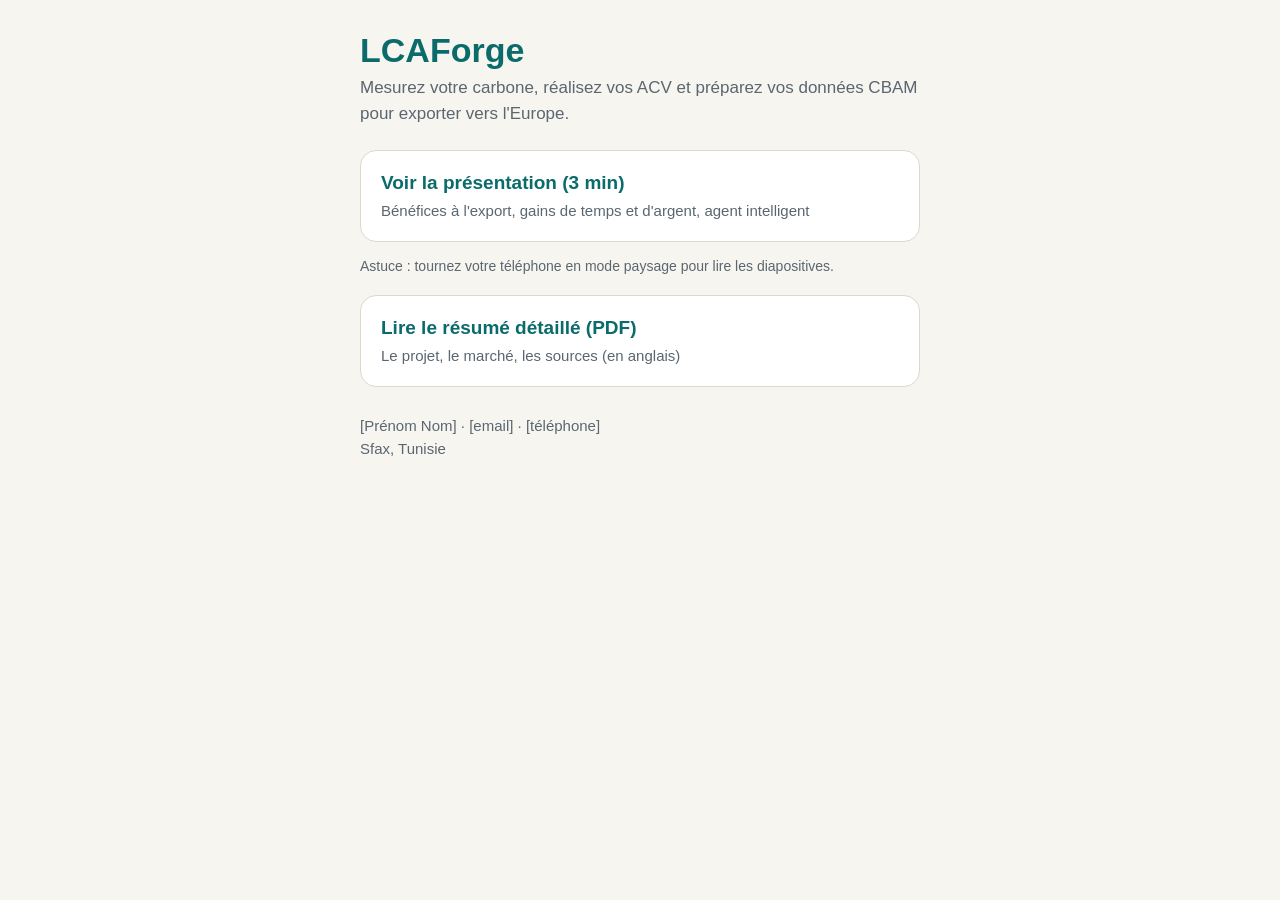
==== index.html @ fda1965a "Add files via upload" ====
<!DOCTYPE html>
<html lang="fr">
<head>
<meta charset="utf-8">
<meta name="viewport" content="width=device-width, initial-scale=1">
<title>LCAForge — Carbone, ACV et CBAM pour les industriels tunisiens</title>
<meta name="description" content="LCAForge : une plateforme pour mesurer le carbone, réaliser des ACV et préparer vos données CBAM.">
<style>
:root{--bg:#F7F5F0;--ink:#14232B;--teal:#0B6B6B;--card:#fff;--line:#DDD8CC;--muted:#5a6670}
@media (prefers-color-scheme:dark){:root{--bg:#14232B;--ink:#F7F5F0;--teal:#5CC8C8;--card:#1F3640;--line:#2f4a56;--muted:#C9D3D6}}
*{box-sizing:border-box}
body{margin:0;background:var(--bg);color:var(--ink);font:17px/1.5 'Helvetica Neue',Arial,sans-serif;padding:max(24px,env(safe-area-inset-top)) 20px 40px}
main{max-width:560px;margin:0 auto}
h1{font-size:34px;line-height:1.1;margin:8px 0 6px;color:var(--teal)}
.lead{color:var(--muted);margin:0 0 24px}
a.card{display:block;background:var(--card);border:1px solid var(--line);border-radius:16px;padding:18px 20px;margin-bottom:14px;text-decoration:none;color:inherit}
a.card:active{transform:scale(.99)}
a.card b{display:block;font-size:19px;color:var(--teal)}
a.card span{color:var(--muted);font-size:15px}
.tip{font-size:14px;color:var(--muted);margin:2px 0 18px}
footer{margin-top:28px;font-size:15px;color:var(--muted)}
</style>
</head>
<body>
<main>
<h1>LCAForge</h1>
<p class="lead">Mesurez votre carbone, réalisez vos ACV et préparez vos données CBAM pour exporter vers l'Europe.</p>

<a class="card" href="presentation.html"><b>Voir la présentation (3 min)</b><span>Bénéfices à l'export, gains de temps et d'argent, agent intelligent</span></a>
<p class="tip">Astuce : tournez votre téléphone en mode paysage pour lire les diapositives.</p>

<a class="card" id="video" href="#" style="display:none" target="_blank" rel="noopener"><b>Voir la démo vidéo</b><span>L'agent planifie, puis exécute sous vos yeux</span></a>

<a class="card" href="summary.pdf"><b>Lire le résumé détaillé (PDF)</b><span>Le projet, le marché, les sources (en anglais)</span></a>

<footer>[Prénom Nom] · [email] · [téléphone]<br>Sfax, Tunisie</footer>
</main>
<script>
// Colle ici le lien de ta vidéo (YouTube "non répertoriée", Google Drive "toute personne disposant du lien", etc.).
// Laisse vide pour masquer le bouton.
var VIDEO_URL = "";
if (VIDEO_URL) { var v = document.getElementById('video'); v.href = VIDEO_URL; v.style.display = 'block'; }
</script>
</body>
</html>
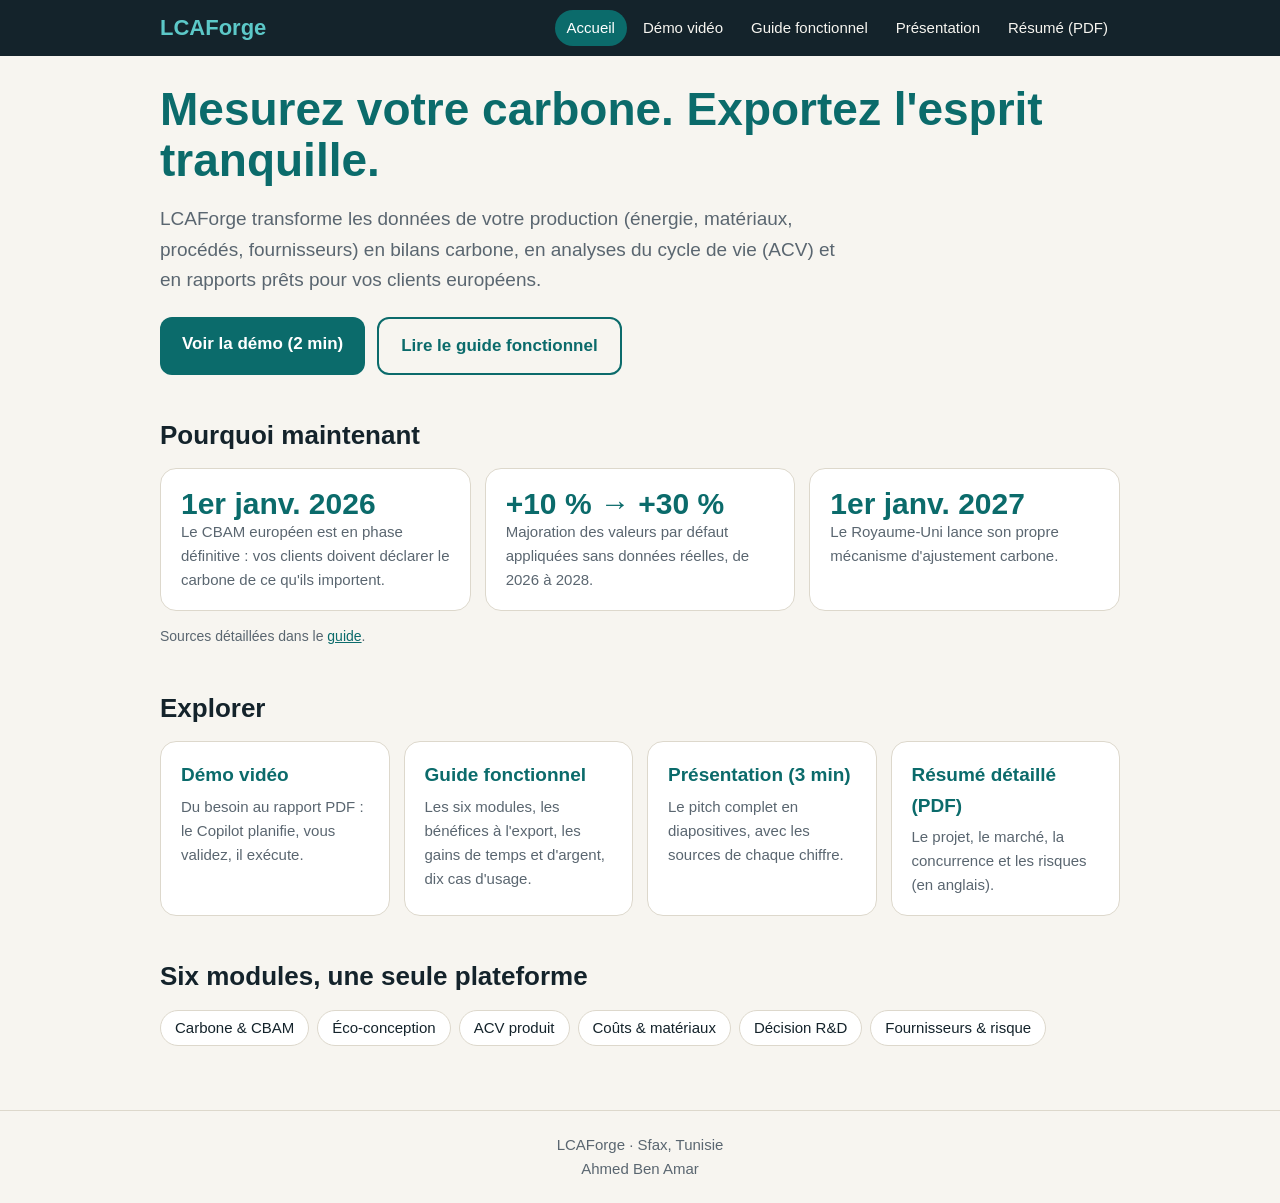
==== commit 175e6cfb: "Add files via upload" ====
--- a/index.html
+++ b/index.html
@@ -1,45 +1,28 @@
-<!DOCTYPE html>
-<html lang="fr">
-<head>
-<meta charset="utf-8">
-<meta name="viewport" content="width=device-width, initial-scale=1">
-<title>LCAForge — Carbone, ACV et CBAM pour les industriels tunisiens</title>
-<meta name="description" content="LCAForge : une plateforme pour mesurer le carbone, réaliser des ACV et préparer vos données CBAM.">
-<style>
-:root{--bg:#F7F5F0;--ink:#14232B;--teal:#0B6B6B;--card:#fff;--line:#DDD8CC;--muted:#5a6670}
-@media (prefers-color-scheme:dark){:root{--bg:#14232B;--ink:#F7F5F0;--teal:#5CC8C8;--card:#1F3640;--line:#2f4a56;--muted:#C9D3D6}}
-*{box-sizing:border-box}
-body{margin:0;background:var(--bg);color:var(--ink);font:17px/1.5 'Helvetica Neue',Arial,sans-serif;padding:max(24px,env(safe-area-inset-top)) 20px 40px}
-main{max-width:560px;margin:0 auto}
-h1{font-size:34px;line-height:1.1;margin:8px 0 6px;color:var(--teal)}
-.lead{color:var(--muted);margin:0 0 24px}
-a.card{display:block;background:var(--card);border:1px solid var(--line);border-radius:16px;padding:18px 20px;margin-bottom:14px;text-decoration:none;color:inherit}
-a.card:active{transform:scale(.99)}
-a.card b{display:block;font-size:19px;color:var(--teal)}
-a.card span{color:var(--muted);font-size:15px}
-.tip{font-size:14px;color:var(--muted);margin:2px 0 18px}
-footer{margin-top:28px;font-size:15px;color:var(--muted)}
-</style>
-</head>
-<body>
+<!DOCTYPE html><html lang="fr"><head><meta charset="utf-8"><meta name="viewport" content="width=device-width, initial-scale=1"><meta name="theme-color" content="#14232B"><link rel="icon" href="data:image/svg+xml,%3Csvg xmlns=%27http://www.w3.org/2000/svg%27 viewBox=%270 0 64 64%27%3E%3Crect width=%2764%27 height=%2764%27 rx=%2714%27 fill=%27%230B6B6B%27/%3E%3Ctext x=%2732%27 y=%2745%27 font-size=%2740%27 text-anchor=%27middle%27 fill=%27white%27 font-family=%27Arial%27 font-weight=%27bold%27%3EL%3C/text%3E%3C/svg%3E"><link rel="stylesheet" href="assets/style.css"><title>LCAForge — Carbone, ACV et CBAM pour les industriels tunisiens</title>
+<meta name="description" content="LCAForge : une plateforme pour mesurer le carbone, réaliser des ACV et préparer vos données CBAM pour exporter vers l'Europe."></head>
+<body><div id="site-header"></div><noscript><p style="padding:12px 20px"><a href="index.html">Accueil</a> · <a href="demo.html">Démo vidéo</a> · <a href="guide.html">Guide fonctionnel</a> · <a href="presentation.html">Présentation</a> · <a href="summary.pdf">Résumé (PDF)</a></p></noscript>
 <main>
-<h1>LCAForge</h1>
-<p class="lead">Mesurez votre carbone, réalisez vos ACV et préparez vos données CBAM pour exporter vers l'Europe.</p>
+<h1>Mesurez votre carbone. Exportez l'esprit tranquille.</h1>
+<p class="lead">LCAForge transforme les données de votre production (énergie, matériaux, procédés, fournisseurs) en bilans carbone, en analyses du cycle de vie (ACV) et en rapports prêts pour vos clients européens.</p>
+<div class="btns"><a class="btn" href="demo.html">Voir la démo (2 min)</a><a class="btn alt" href="guide.html">Lire le guide fonctionnel</a></div>
 
-<a class="card" href="presentation.html"><b>Voir la présentation (3 min)</b><span>Bénéfices à l'export, gains de temps et d'argent, agent intelligent</span></a>
-<p class="tip">Astuce : tournez votre téléphone en mode paysage pour lire les diapositives.</p>
+<h2>Pourquoi maintenant</h2>
+<div class="grid">
+<div class="card stat"><b>1er janv. 2026</b><p>Le CBAM européen est en phase définitive : vos clients doivent déclarer le carbone de ce qu'ils importent.</p></div>
+<div class="card stat"><b>+10 % → +30 %</b><p>Majoration des valeurs par défaut appliquées sans données réelles, de 2026 à 2028.</p></div>
+<div class="card stat"><b>1er janv. 2027</b><p>Le Royaume-Uni lance son propre mécanisme d'ajustement carbone.</p></div>
+</div>
+<p class="note">Sources détaillées dans le <a href="guide.html#sources">guide</a>.</p>
 
-<a class="card" id="video" href="#" style="display:none" target="_blank" rel="noopener"><b>Voir la démo vidéo</b><span>L'agent planifie, puis exécute sous vos yeux</span></a>
+<h2>Explorer</h2>
+<div class="grid">
+<a class="card" href="demo.html"><h3>Démo vidéo</h3><p>Du besoin au rapport PDF : le Copilot planifie, vous validez, il exécute.</p></a>
+<a class="card" href="guide.html"><h3>Guide fonctionnel</h3><p>Les six modules, les bénéfices à l'export, les gains de temps et d'argent, dix cas d'usage.</p></a>
+<a class="card" href="presentation.html"><h3>Présentation (3 min)</h3><p>Le pitch complet en diapositives, avec les sources de chaque chiffre.</p></a>
+<a class="card" href="summary.pdf" target="_blank" rel="noopener"><h3>Résumé détaillé (PDF)</h3><p>Le projet, le marché, la concurrence et les risques (en anglais).</p></a>
+</div>
 
-<a class="card" href="summary.pdf"><b>Lire le résumé détaillé (PDF)</b><span>Le projet, le marché, les sources (en anglais)</span></a>
-
-<footer>[Prénom Nom] · [email] · [téléphone]<br>Sfax, Tunisie</footer>
+<h2>Six modules, une seule plateforme</h2>
+<div class="chips"><a class="chip" href="guide.html#modules">Carbone &amp; CBAM</a><a class="chip" href="guide.html#modules">Éco-conception</a><a class="chip" href="guide.html#modules">ACV produit</a><a class="chip" href="guide.html#modules">Coûts &amp; matériaux</a><a class="chip" href="guide.html#modules">Décision R&amp;D</a><a class="chip" href="guide.html#modules">Fournisseurs &amp; risque</a></div>
 </main>
-<script>
-// Colle ici le lien de ta vidéo (YouTube "non répertoriée", Google Drive "toute personne disposant du lien", etc.).
-// Laisse vide pour masquer le bouton.
-var VIDEO_URL = "";
-if (VIDEO_URL) { var v = document.getElementById('video'); v.href = VIDEO_URL; v.style.display = 'block'; }
-</script>
-</body>
-</html>
+<div id="site-footer"></div><script src="assets/site.js"></script></body></html>
--- a/assets/style.css
+++ b/assets/style.css
@@ -0,0 +1,45 @@
+:root{--bg:#F7F5F0;--ink:#14232B;--teal:#0B6B6B;--mint:#5CC8C8;--card:#fff;--line:#DDD8CC;--muted:#5a6670;--amber:#8A5A0E}
+@media (prefers-color-scheme:dark){:root{--bg:#0F1A20;--ink:#F7F5F0;--teal:#5CC8C8;--card:#1B2D36;--line:#2f4a56;--muted:#C9D3D6;--amber:#FFD27A}}
+*{box-sizing:border-box}
+html{scroll-behavior:smooth;scroll-padding-top:120px}
+body{margin:0;background:var(--bg);color:var(--ink);font:17px/1.6 'Helvetica Neue',Arial,sans-serif}
+a{color:var(--teal)}
+header.site{position:sticky;top:0;z-index:20;background:#14232B;color:#F7F5F0;padding-top:env(safe-area-inset-top)}
+header.site .in{max-width:1000px;margin:0 auto;display:flex;align-items:center;gap:8px 24px;padding:10px 20px;flex-wrap:wrap}
+header.site .brand{font-weight:700;font-size:22px;color:#5CC8C8;text-decoration:none;margin-right:auto}
+header.site nav{display:flex;gap:4px;flex-wrap:wrap}
+header.site nav a{color:#F7F5F0;text-decoration:none;font-size:15px;padding:6px 12px;border-radius:20px}
+header.site nav a:hover{background:#1F3640}
+header.site nav a.on{background:#0B6B6B;color:#fff}
+@media (max-width:640px){header.site nav{width:100%}header.site nav a{font-size:14px;padding:5px 10px}}
+main{max-width:1000px;margin:0 auto;padding:28px 20px 56px}
+h1{font-size:clamp(30px,6vw,46px);line-height:1.1;margin:0 0 10px;color:var(--teal)}
+h2{font-size:26px;margin:40px 0 12px}
+h3{font-size:19px;margin:0 0 4px;color:var(--teal)}
+.lead{font-size:19px;color:var(--muted);max-width:700px}
+.btns{display:flex;gap:12px;flex-wrap:wrap;margin:22px 0 8px}
+.btn{display:inline-block;padding:13px 22px;border-radius:12px;background:var(--teal);color:#fff;text-decoration:none;font-weight:600}
+.btn.alt{background:transparent;color:var(--teal);border:2px solid var(--teal)}
+@media (prefers-color-scheme:dark){.btn{color:#0F1A20}.btn.alt{color:var(--teal)}}
+.grid{display:grid;grid-template-columns:repeat(auto-fit,minmax(220px,1fr));gap:14px}
+.card{display:block;background:var(--card);border:1px solid var(--line);border-radius:16px;padding:18px 20px;text-decoration:none;color:inherit}
+a.card:hover{border-color:var(--teal)}
+.card p{margin:0;color:var(--muted);font-size:15px}
+.stat b{display:block;font-size:30px;line-height:1.1;color:var(--teal)}
+.chips{display:flex;flex-wrap:wrap;gap:8px;margin:8px 0}
+.chip{background:var(--card);border:1px solid var(--line);border-radius:20px;padding:5px 14px;font-size:15px;text-decoration:none;color:inherit}
+a.chip:hover{border-color:var(--teal)}
+.note{font-size:14px;color:var(--muted)}
+.tablewrap{overflow-x:auto;border:1px solid var(--line);border-radius:14px;background:var(--card)}
+table{border-collapse:collapse;width:100%;font-size:15.5px}
+th,td{text-align:left;padding:11px 14px;border-bottom:1px solid var(--line);vertical-align:top}
+th{background:#0B6B6B;color:#fff}
+tr:last-child td{border-bottom:0}
+video{width:100%;border-radius:14px;background:#000;display:block}
+.chapters{display:flex;flex-direction:column;gap:6px;margin-top:14px}
+.chapters button{display:flex;gap:12px;text-align:left;background:var(--card);color:var(--ink);border:1px solid var(--line);border-radius:12px;padding:10px 14px;font:inherit;font-size:15.5px;cursor:pointer}
+.chapters button .t{color:var(--teal);font-variant-numeric:tabular-nums;min-width:44px}
+.chapters button.on{border-color:var(--teal);background:rgba(11,107,107,.1)}
+.next{display:flex;justify-content:space-between;gap:12px;flex-wrap:wrap;margin-top:40px}
+footer.site{border-top:1px solid var(--line);color:var(--muted);font-size:15px;padding:22px 20px;text-align:center}
+footer.site a{color:var(--teal)}
